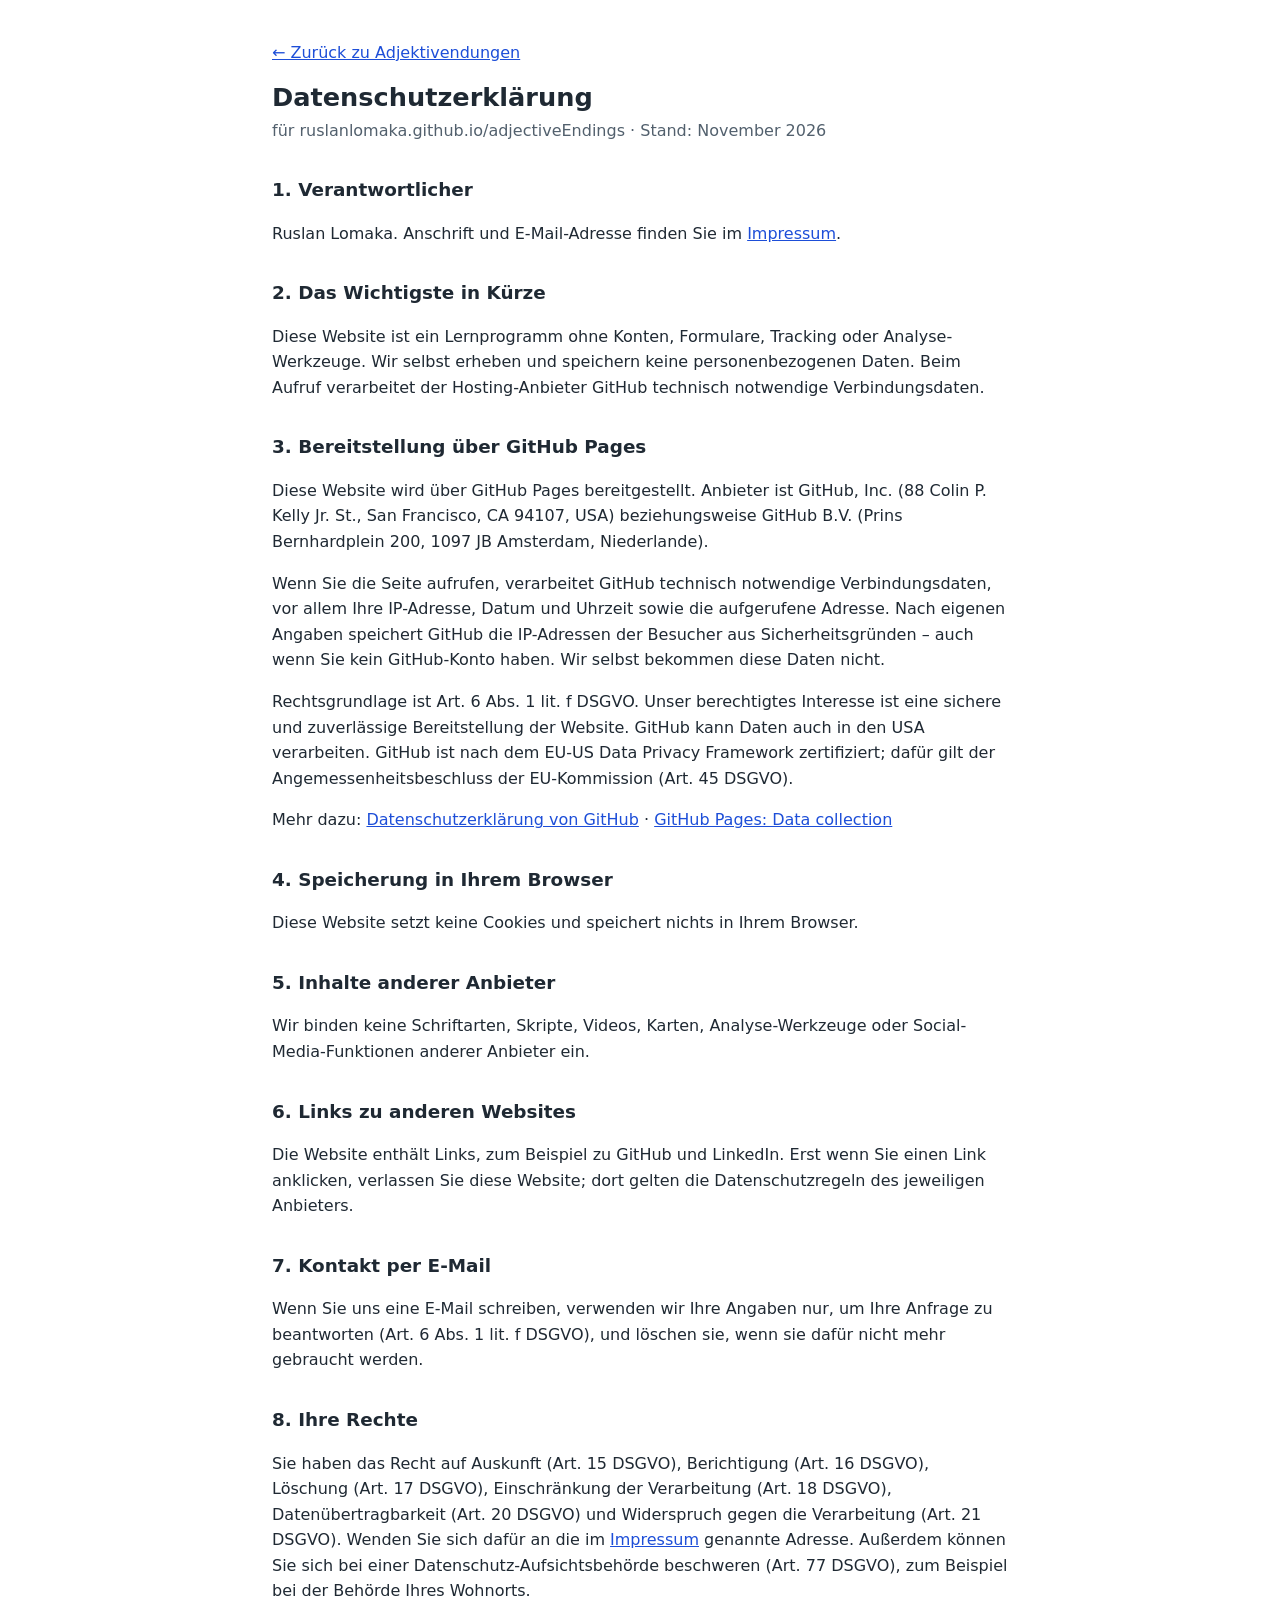
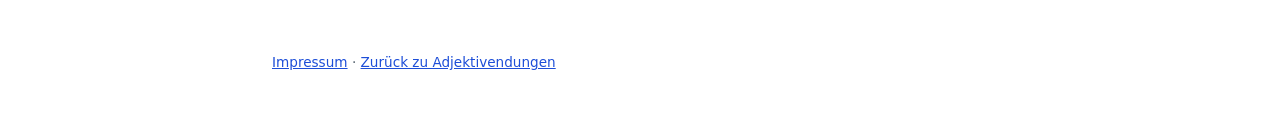
==== datenschutz.html @ 9e52d388 "Add Datenschutz page and Impressum link A small footer on every page links to the shared Impressum o" ====
<!DOCTYPE html>
<html lang="de">
<head>
<meta charset="utf-8">
<meta name="viewport" content="width=device-width, initial-scale=1">
<meta name="robots" content="noindex">
<title>Datenschutzerklärung – Adjektivendungen</title>
<style>
  :root { color-scheme: light dark; --text: #1f2933; --muted: #52606d; --bg: #ffffff; --link: #1d4ed8; }
  @media (prefers-color-scheme: dark) { :root { --text: #e4e7eb; --muted: #9aa5b1; --bg: #111827; --link: #93c5fd; } }
  body { margin: 0; background: var(--bg); color: var(--text); font: 16px/1.6 system-ui, -apple-system, "Segoe UI", Roboto, sans-serif; }
  main { max-width: 46rem; margin: 0 auto; padding: 1.5rem 1rem 3rem; overflow-wrap: anywhere; }
  h1 { font-size: 1.6rem; line-height: 1.25; margin: 1rem 0 .25rem; }
  h2 { font-size: 1.15rem; margin: 2rem 0 .5rem; }
  a { color: var(--link); }
  .meta { color: var(--muted); margin-top: 0; }
  ul { padding-left: 1.25rem; }
  li { margin: .4rem 0; }
  footer { margin-top: 3rem; font-size: .85rem; color: var(--muted); }
</style>
</head>
<body>
<main>
<p><a href="./">← Zurück zu Adjektivendungen</a></p>
<h1>Datenschutzerklärung</h1>
<p class="meta">für ruslanlomaka.github.io/adjectiveEndings · Stand: November 2026</p>
<h2>1. Verantwortlicher</h2>
<p>Ruslan Lomaka. Anschrift und E-Mail-Adresse finden Sie im <a href="https://edv.ruslanlomaka.org/impressum/">Impressum</a>.</p>
<h2>2. Das Wichtigste in Kürze</h2>
<p>Diese Website ist ein Lernprogramm ohne Konten, Formulare, Tracking oder Analyse-Werkzeuge. Wir selbst erheben und speichern keine personenbezogenen Daten. Beim Aufruf verarbeitet der Hosting-Anbieter GitHub technisch notwendige Verbindungsdaten.</p>
<h2>3. Bereitstellung über GitHub Pages</h2>
<p>Diese Website wird über GitHub Pages bereitgestellt. Anbieter ist GitHub, Inc. (88 Colin P. Kelly Jr. St., San Francisco, CA 94107, USA) beziehungsweise GitHub B.V. (Prins Bernhardplein 200, 1097 JB Amsterdam, Niederlande).</p>
<p>Wenn Sie die Seite aufrufen, verarbeitet GitHub technisch notwendige Verbindungsdaten, vor allem Ihre IP-Adresse, Datum und Uhrzeit sowie die aufgerufene Adresse. Nach eigenen Angaben speichert GitHub die IP-Adressen der Besucher aus Sicherheitsgründen – auch wenn Sie kein GitHub-Konto haben. Wir selbst bekommen diese Daten nicht.</p>
<p>Rechtsgrundlage ist Art. 6 Abs. 1 lit. f DSGVO. Unser berechtigtes Interesse ist eine sichere und zuverlässige Bereitstellung der Website. GitHub kann Daten auch in den USA verarbeiten. GitHub ist nach dem EU-US Data Privacy Framework zertifiziert; dafür gilt der Angemessenheitsbeschluss der EU-Kommission (Art. 45 DSGVO).</p>
<p>Mehr dazu: <a href="https://docs.github.com/de/site-policy/privacy-policies/github-general-privacy-statement">Datenschutzerklärung von GitHub</a> · <a href="https://docs.github.com/en/pages/getting-started-with-github-pages/about-github-pages">GitHub Pages: Data collection</a></p>
<h2>4. Speicherung in Ihrem Browser</h2>
<p>Diese Website setzt keine Cookies und speichert nichts in Ihrem Browser.</p>
<h2>5. Inhalte anderer Anbieter</h2>
<p>Wir binden keine Schriftarten, Skripte, Videos, Karten, Analyse-Werkzeuge oder Social-Media-Funktionen anderer Anbieter ein.</p>
<h2>6. Links zu anderen Websites</h2>
<p>Die Website enthält Links, zum Beispiel zu GitHub und LinkedIn. Erst wenn Sie einen Link anklicken, verlassen Sie diese Website; dort gelten die Datenschutzregeln des jeweiligen Anbieters.</p>
<h2>7. Kontakt per E-Mail</h2>
<p>Wenn Sie uns eine E-Mail schreiben, verwenden wir Ihre Angaben nur, um Ihre Anfrage zu beantworten (Art. 6 Abs. 1 lit. f DSGVO), und löschen sie, wenn sie dafür nicht mehr gebraucht werden.</p>
<h2>8. Ihre Rechte</h2>
<p>Sie haben das Recht auf Auskunft (Art. 15 DSGVO), Berichtigung (Art. 16 DSGVO), Löschung (Art. 17 DSGVO), Einschränkung der Verarbeitung (Art. 18 DSGVO), Datenübertragbarkeit (Art. 20 DSGVO) und Widerspruch gegen die Verarbeitung (Art. 21 DSGVO). Wenden Sie sich dafür an die im <a href="https://edv.ruslanlomaka.org/impressum/">Impressum</a> genannte Adresse. Außerdem können Sie sich bei einer Datenschutz-Aufsichtsbehörde beschweren (Art. 77 DSGVO), zum Beispiel bei der Behörde Ihres Wohnorts.</p>
<footer><a href="https://edv.ruslanlomaka.org/impressum/">Impressum</a> · <a href="./">Zurück zu Adjektivendungen</a></footer>
</main>
</body>
</html>
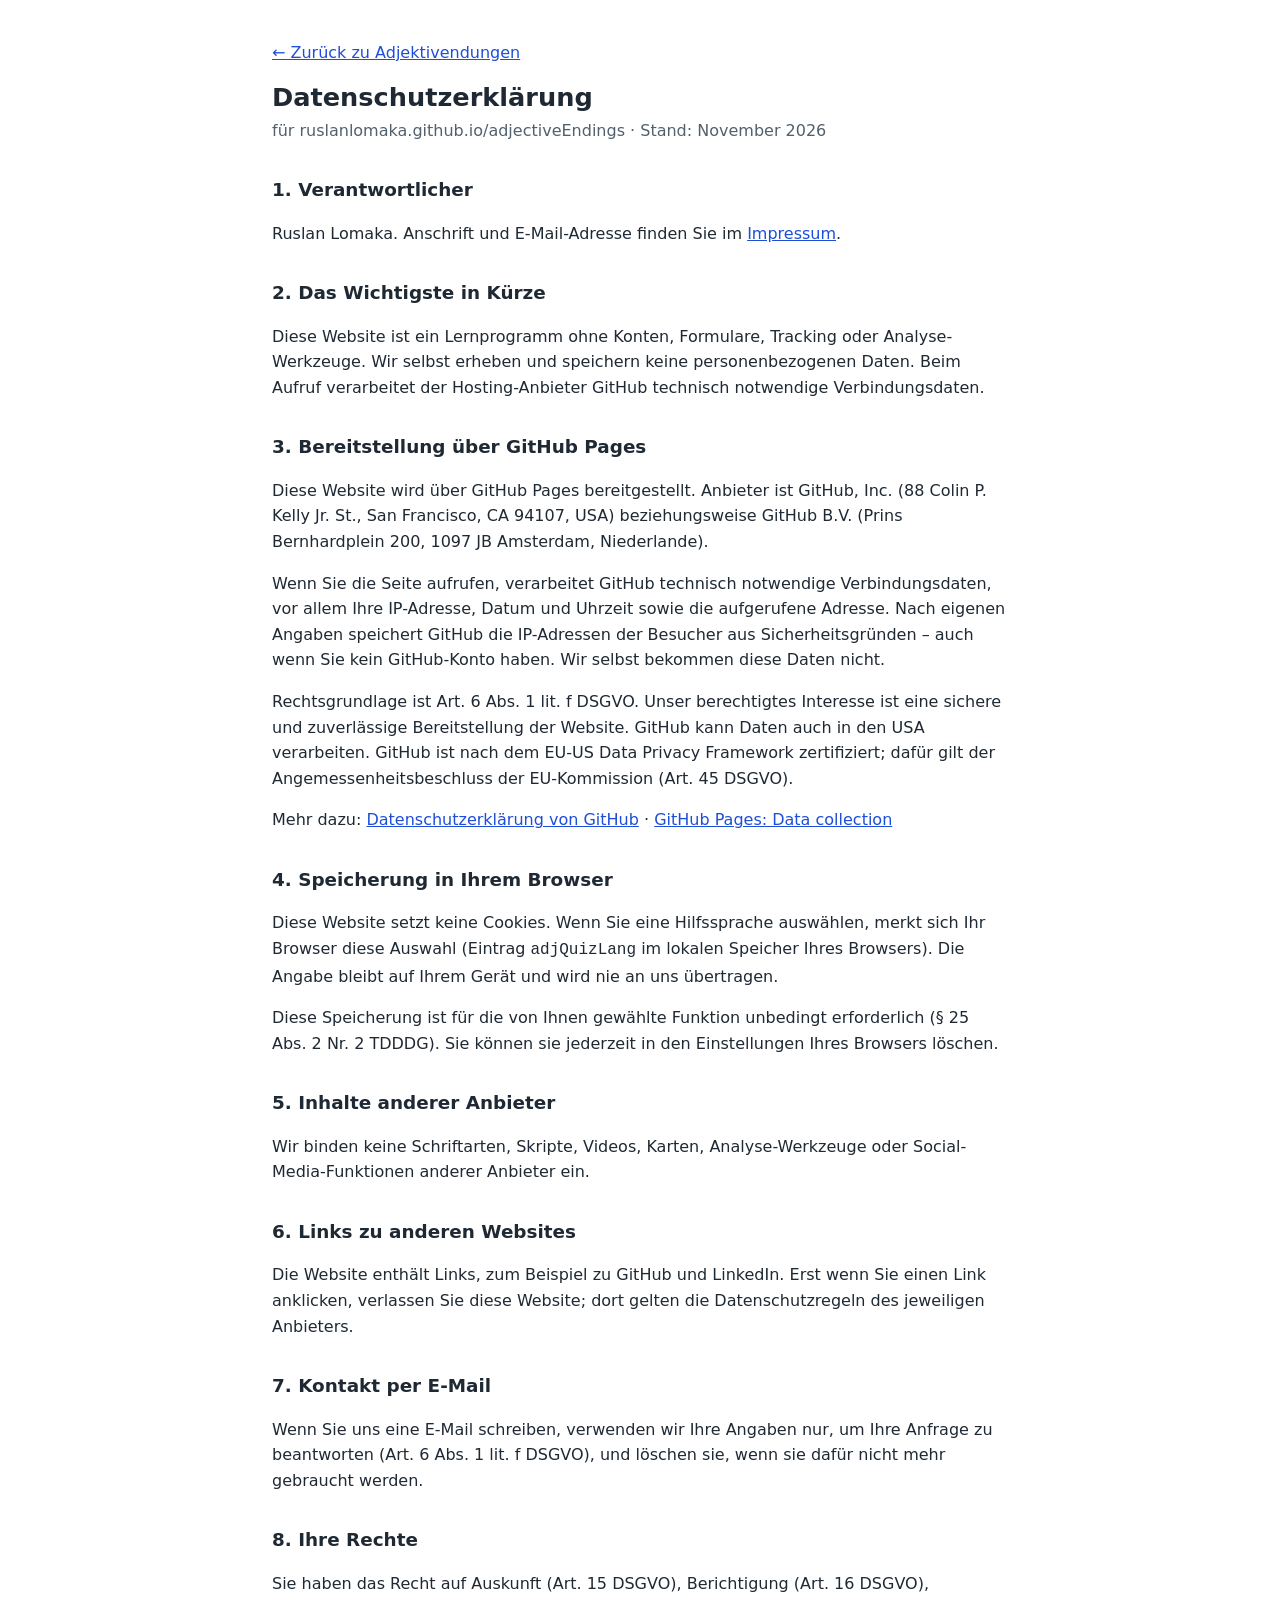
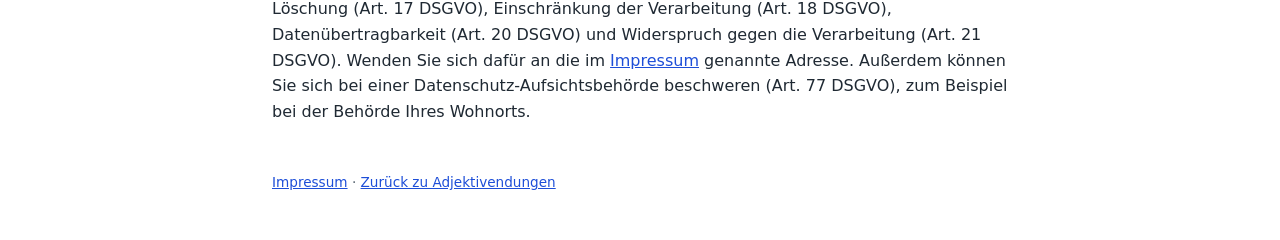
==== commit fb079259: "Add Datenschutz page and Impressum link to the published site GitHub Pages publishes this repo from " ====
--- a/datenschutz.html
+++ b/datenschutz.html
@@ -34,7 +34,8 @@
 <p>Rechtsgrundlage ist Art. 6 Abs. 1 lit. f DSGVO. Unser berechtigtes Interesse ist eine sichere und zuverlässige Bereitstellung der Website. GitHub kann Daten auch in den USA verarbeiten. GitHub ist nach dem EU-US Data Privacy Framework zertifiziert; dafür gilt der Angemessenheitsbeschluss der EU-Kommission (Art. 45 DSGVO).</p>
 <p>Mehr dazu: <a href="https://docs.github.com/de/site-policy/privacy-policies/github-general-privacy-statement">Datenschutzerklärung von GitHub</a> · <a href="https://docs.github.com/en/pages/getting-started-with-github-pages/about-github-pages">GitHub Pages: Data collection</a></p>
 <h2>4. Speicherung in Ihrem Browser</h2>
-<p>Diese Website setzt keine Cookies und speichert nichts in Ihrem Browser.</p>
+<p>Diese Website setzt keine Cookies. Wenn Sie eine Hilfssprache auswählen, merkt sich Ihr Browser diese Auswahl (Eintrag <code>adjQuizLang</code> im lokalen Speicher Ihres Browsers). Die Angabe bleibt auf Ihrem Gerät und wird nie an uns übertragen.</p>
+<p>Diese Speicherung ist für die von Ihnen gewählte Funktion unbedingt erforderlich (§ 25 Abs. 2 Nr. 2 TDDDG). Sie können sie jederzeit in den Einstellungen Ihres Browsers löschen.</p>
 <h2>5. Inhalte anderer Anbieter</h2>
 <p>Wir binden keine Schriftarten, Skripte, Videos, Karten, Analyse-Werkzeuge oder Social-Media-Funktionen anderer Anbieter ein.</p>
 <h2>6. Links zu anderen Websites</h2>
